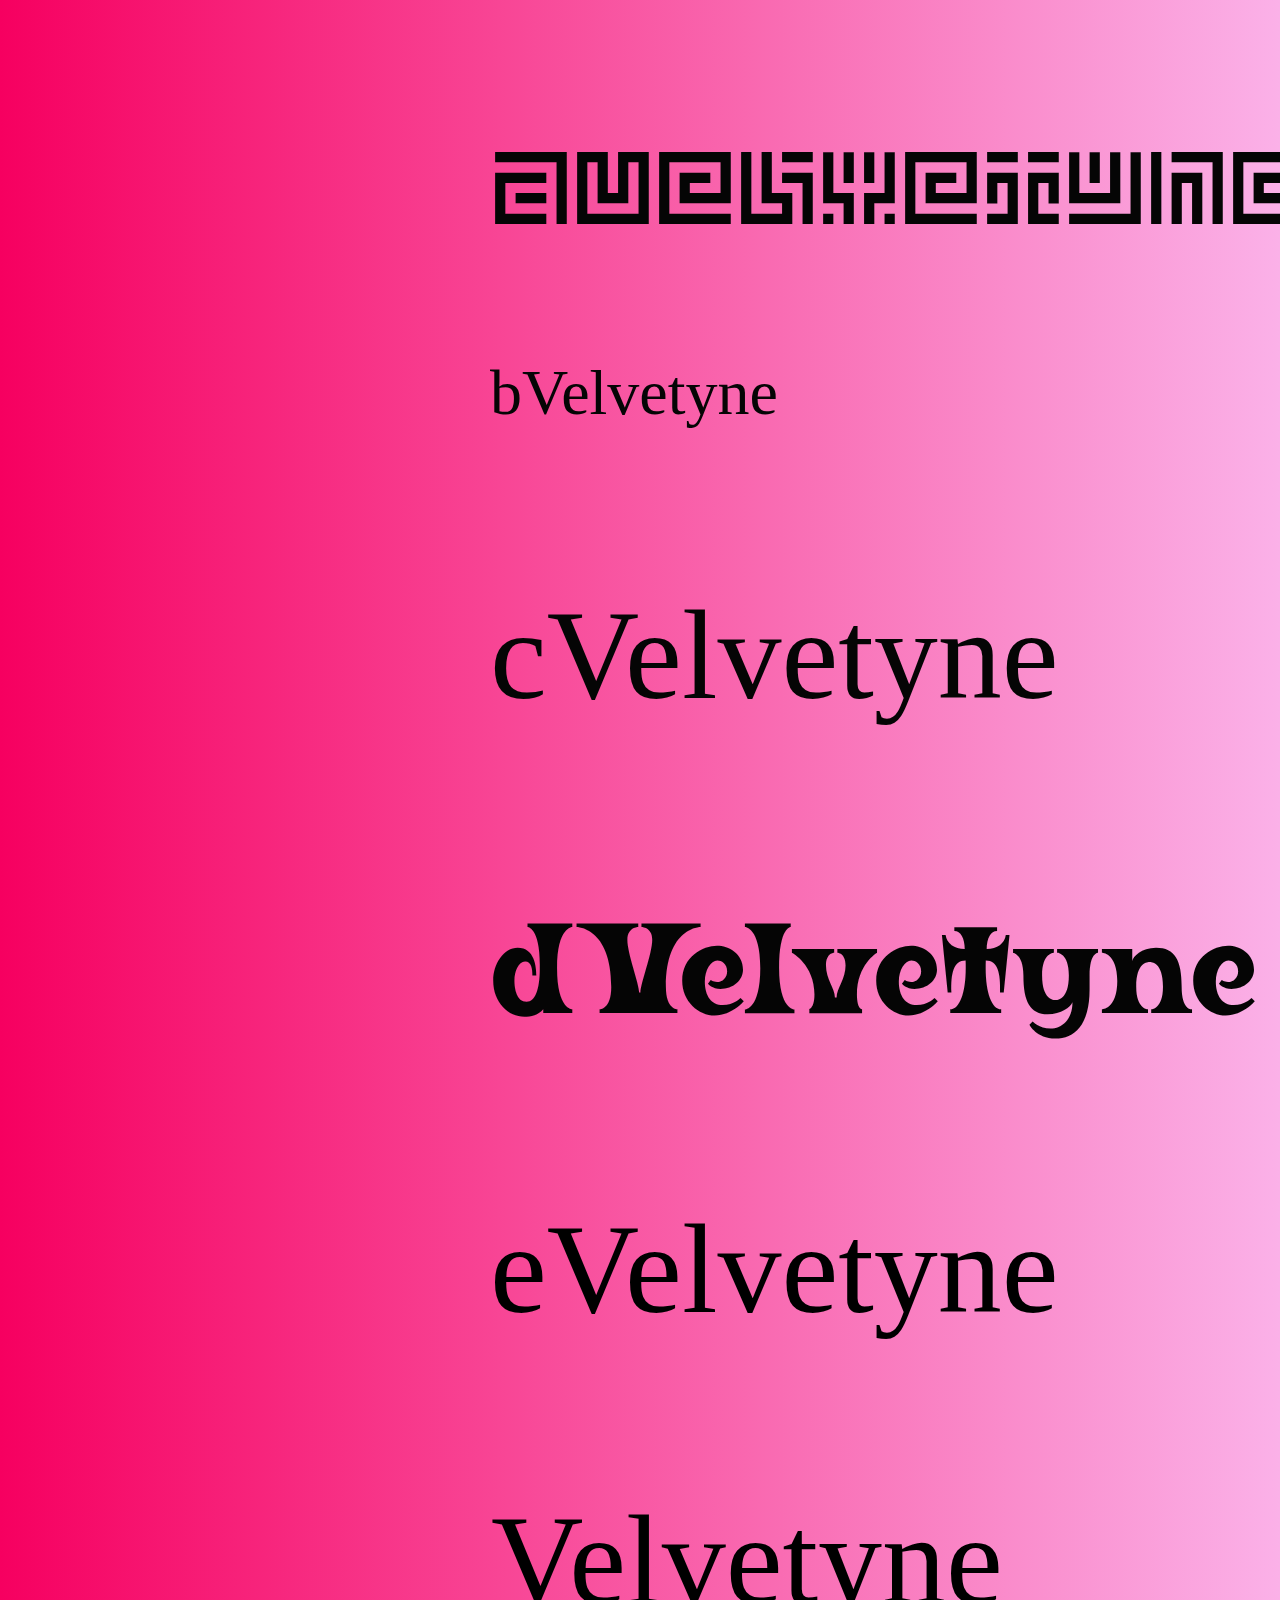
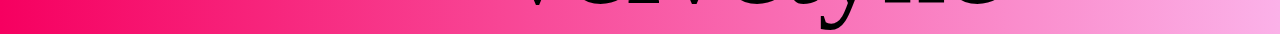
==== index.html @ 15f67f98 "[add] pages content -> more info" ====
<!DOCTYPE html>
<html lang="en">
<head>
    <meta charset="UTF-8">
    <meta http-equiv="X-UA-Compatible" content="IE=edge">
    <meta name="viewport" content="width=device-width, initial-scale=1.0">
    <title>⟁elvetyne</title>
    <link rel="stylesheet" href="style.css">
</head>

<body>
    <p class="sectionA velvetyne_1">aVelvetyne </p>
    <p class="sectionA velvetyne_2">bVelvetyne</p>
    <p class="sectionA velvetyne_3">cVelvetyne</p>
    <p class="sectionA velvetyne_4">dVelvetyne</p>
    <p class="sectionA velvetyne_5">eVelvetyne</p>

    
    <a href="index_page2.html">Velvetyne</a>
    
</body>

</html>
---- style.css ----
@font-face {
    font-family: "Mourier";
    src: url("fonts/mourier_regular/Mourier-Regular.woff2") format("woff2"), url("fonts/mourier_regular/Mourier-Regular.woff") format("woff");
}

.velvetyne_1 {
    font-family: "Mourier";
}

@font-face {
    font-family: "Lment";
    src: url("fonts/Lment-v02.otf") format(.otf);
}

@font-face {
    font-family: "Montchauve";
    src: url("fonts/Montchauve.otf") format(.otf);
}

@font-face {
    font-family: "Ouroboros";
    src: url("fonts/Ouroboros-Regular.woff2") format("woff2"), url("fonts/Ouroboros-Regular.woff") format("woff");
}

@font-face {
    font-family: "typefesse";
    src: url("fonts/Typefesse_Claire-Obscure.woff2_") format("woff2"), url("Typefesse_Claire-Obscure.woff") format("woff");
}

@font-face {
    font-family: "pilowlava";
    src: url("fonts/Pilowlava-Regular.woff2") format("woff2"), url("fonts/Pilowlava-Regular.woff") format("woff");
}

.velvetyne_2 {
    font-family: "Lment";
}

.velvetyne_3 {
    font-family: "Montchauve";
}

.velvetyne_4 {
    font-family: "Ouroboros";
}

.velvetyne_5 {
    font-family: "typefesse";
}

.velvetyne_5 {
    font-family: "typefesse";
}

body {
    background: rgb(246, 0, 96);
    background: linear-gradient(90deg, rgba(246, 0, 96, 1) 0%, rgba(251, 177, 232, 1) 100%);
    overflow-x: hidden;
}

.velvetyne_1 {
    color: rgb(5, 5, 5);
    position: relative;
    font-size: 8vw;
    top: 10px;
    left: 50%;
    transform: translateX(-50%);
}

.velvetyne_2 {
    color: rgb(5, 5, 5);
    position: relative;
    font-size: 5vw;
    bottom: 5%;
    left: 50%;
    transform: translateX(-50%)
}

.velvetyne_3 {
    color: rgb(5, 5, 5);
    position: relative;
    font-size: 10vw;
    top: 60%;
    left: 50%;
    transform: translateX(-50%);
}

.velvetyne_4 {
    color: rgb(5, 5, 5);
    position: relative;
    font-size: 10vw;
    top: 10%;
    left: 50%;
    transform: translateX(-50%);
}

.velvetyne_5 {
    color: #000000;
    font-size: 10vw;
    position: relative;
    top: 10%;
    left: 50%;
    transform: translateX(-50%);
}

body {
    width: 300px;
    margin: 0 auto;
    font-size: 10vw;
    font-family: "typefesse";
}

p {
    line-height: 1.4;
}

a {
    outline: none;
    text-decoration: none;
    padding: 2px 1px 0;
}

a:link {
    color: #000000;
}

a:visited {
    color: #000000;
}

a:focus {
    border-bottom: 1px solid;
    background: #FF00FF;
}

a:hover {
    border-bottom: 1px solid;
    background: #FF00FF1;
}

a:active {
    background: #265301;
    color: #FF00FF;
}
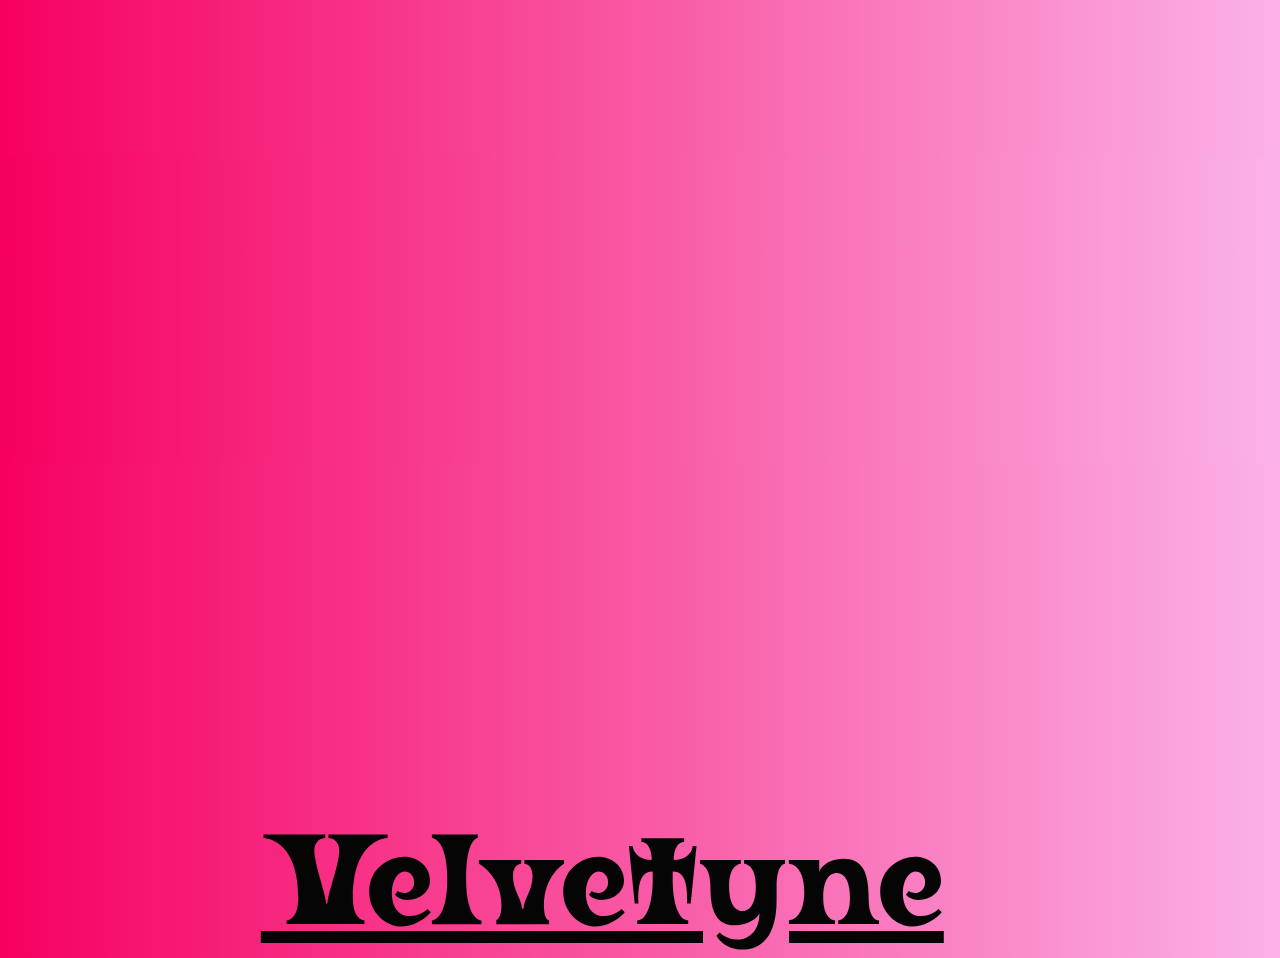
==== commit 47e41b1d: "[edit] replace index" ====
--- a/index.html
+++ b/index.html
@@ -1,23 +1,44 @@
 <!DOCTYPE html>
 <html lang="en">
+
 <head>
     <meta charset="UTF-8">
     <meta http-equiv="X-UA-Compatible" content="IE=edge">
     <meta name="viewport" content="width=device-width, initial-scale=1.0">
     <title>⟁elvetyne</title>
-    <link rel="stylesheet" href="style.css">
+    <link rel="stylesheet" href="style_copie.css">
 </head>
 
 <body>
-    <p class="sectionA velvetyne_1">aVelvetyne </p>
-    <p class="sectionA velvetyne_2">bVelvetyne</p>
-    <p class="sectionA velvetyne_3">cVelvetyne</p>
-    <p class="sectionA velvetyne_4">dVelvetyne</p>
-    <p class="sectionA velvetyne_5">eVelvetyne</p>
 
-    
+    <div class="bandeau-container">
+        <div class="bandeau">Velvetyne</div>
+    </div>
+
+    <div class="bandeau-container_2">
+        <div class="bandeau_2">Velvetyne</div>
+    </div>
+
+    <div class="bandeau-container_3">
+        <div class="bandeau_3">Velvetyne</div>
+    </div>
+
+    <div class="bandeau-container">
+        <div class="bandeau_4">Velvetyne</div>
+    </div>
+
+    <div class="bandeau-container">
+        <div class="bandeau_5">Velvetyne</div>
+    </div>
+
+
+
     <a href="index_page2.html">Velvetyne</a>
-    
+
+
+
+
+
 </body>
 
 </html>--- a/style_copie.css
+++ b/style_copie.css
@@ -0,0 +1,207 @@
+body {
+    background: rgb(246, 0, 96);
+    background: linear-gradient(90deg, rgba(246, 0, 96, 1) 0%, rgba(251, 177, 232, 1) 100%);
+    overflow-x: hidden;
+}
+
+
+}
+.bandeau-container {
+    background: rgb(246, 0, 96);
+    background: linear-gradient(90deg, rgba(246, 0, 96, 1) 0%, rgba(251, 177, 232, 1) 100%);
+}
+.bandeau {
+    transform: translateX(100vw);
+    animation: bandeau 8s linear infinite;
+}
+@keyframes bandeau {
+    100% {
+        transform: translateX(0vw);
+    }
+}
+.bandeau {
+    font-size: 10vw;
+    color: rgb(5, 5, 5);
+    font-family: "Montchauve";
+}
+@font-face {
+    font-family: "Montchauve";
+    src: url("fonts/Montchauve.otf") format(.otf);
+}
+.bandeau:hover {
+    background-color: rgb(253, 253, 255);
+}
+a {
+    font-size: 10vw;
+    color: rgb(5, 5, 5);
+    font-family: "Ouroboros";
+    position: relative;
+    top: 0%;
+    left: 20%;
+    transform: translateX(-50%);
+    animation: bandeau 8s linear infinite;
+}
+.bandeau-container_2 {
+    background: rgb(246, 0, 96);
+    background: linear-gradient(90deg, rgba(246, 0, 96, 1) 0%, rgba(251, 177, 232, 1) 100%);
+}
+.bandeau_2 {
+    transform: translateX(100vw);
+    animation: bandeau 8s linear infinite;
+}
+@keyframes bandeau_2 {
+    100% {
+        transform: translateX(0vw);
+    }
+}
+.bandeau_2 {
+    font-size: 10vw;
+    color: rgb(5, 5, 5);
+    font-family: "Typefesse";
+    position: relative;
+    bottom: 20%;
+}
+.bandeau_2:hover {
+    background-color: rgb(253, 253, 255);
+}
+
+}
+.bandeau-container_3 {
+    background: rgb(246,
+    0,
+    96);
+    background: linear-gradient(90deg,
+    rgba(246, 0, 96, 1) 0%,
+    rgba(251, 177, 232, 1) 100%);
+}
+.bandeau_3 {
+    transform: translateX(100vw);
+    animation: bandeau 8s linear infinite;
+}
+@keyframes .bandeau_3 {
+    100% {
+        transform: translateX(0vw);
+    }
+}
+.bandeau_3 {
+    font-size: 10vw;
+    color: rgb(5,
+    5,
+    5);
+    font-family:"Mourier";
+    position:relative;
+    bottom: 5%;
+}
+.bandeau_3:hover {
+    background: rgb(246,
+    0,
+    96);
+    background: linear-gradient(90deg,
+    rgba(246, 0, 96, 1) 0%,
+    rgba(251, 177, 232, 1) 100%);
+    color: white;
+}
+@font-face {
+    font-family: "Typefesse";
+    src: url("fonts/Typefesse_Claire-Obscure.woff2") format("woff2"),
+    url("fonts/Typefesse_Claire-Obscure.woff") format("woff");
+}
+@font-face {
+    font-family: "Mourier";
+    src: url("fonts/mourier_regular/Mourier-Regular.woff2") format("woff2"),
+    url("fonts/mourier_regular/Mourier-Regular.woff") format("woff");
+}
+a:hover {
+    color: white;
+}
+@font-face {
+    font-family: "Ouroboros";
+    src: url("fonts/Ouroboros-Regular.woff2") format("woff2"),
+    url("fonts/Ouroboros-Regular.woff") format("woff");
+}
+@font-face {
+    font-family: "pilowlava";
+    src: url("fonts/Pilowlava-Regular.woff2") format("woff2"),
+    url("fonts/Pilowlava-Regular.woff") format("woff");
+}
+.bandeau-container_3 {
+    background: rgb(246,
+    0,
+    96);
+    background: linear-gradient(90deg,
+    rgba(246,
+    0,
+    96,
+    1) 0%,
+    rgba(251,
+    177,
+    232,
+    1) 100%);
+}
+.bandeau_4 {
+    transform: translateX(100vw);
+    animation: bandeau 8s linear infinite;
+}
+@keyframes .bandeau_4 {
+    100% {
+        transform: translateX(0vw);
+    }
+}
+.bandeau_4 {
+    font-size: 10vw;
+    color: rgb(5,
+    5,
+    5);
+    font-family:"pilowlava";
+    position: relative;
+    bottom: 5%;
+}
+.bandeau_4:hover {
+    background: rgb(246,
+    0,
+    96);
+    background: linear-gradient(90deg,
+    rgba(246,
+    0,
+    96,
+    1) 0%,
+    rgba(251,
+    177,
+    232,
+    1) 100%);
+    color: white;
+}
+a:hover {
+    color: white;
+}
+.bandeau_5 {
+    transform: translateX(100vw);
+    animation: bandeau 8s linear infinite;
+}
+@keyframes .bandeau_4 {
+    100% {
+        transform: translateX(0vw);
+    }
+}
+.bandeau_5 {
+    font-size: 10vw;
+    color: rgb(5,
+    5,
+    5);
+    font-family:"Victorianna";
+    position: relative;
+    bottom: 5%;
+}
+.bandeau_5:hover {
+    background-color: rgb(253,
+    253,
+    255);
+    color: black;
+}
+a:hover {
+    color: white;
+}
+@font-face {
+    font-family: "Victorianna";
+    src: url("fonts/vtf_victorianna thin.otf") format("opentype");
+}